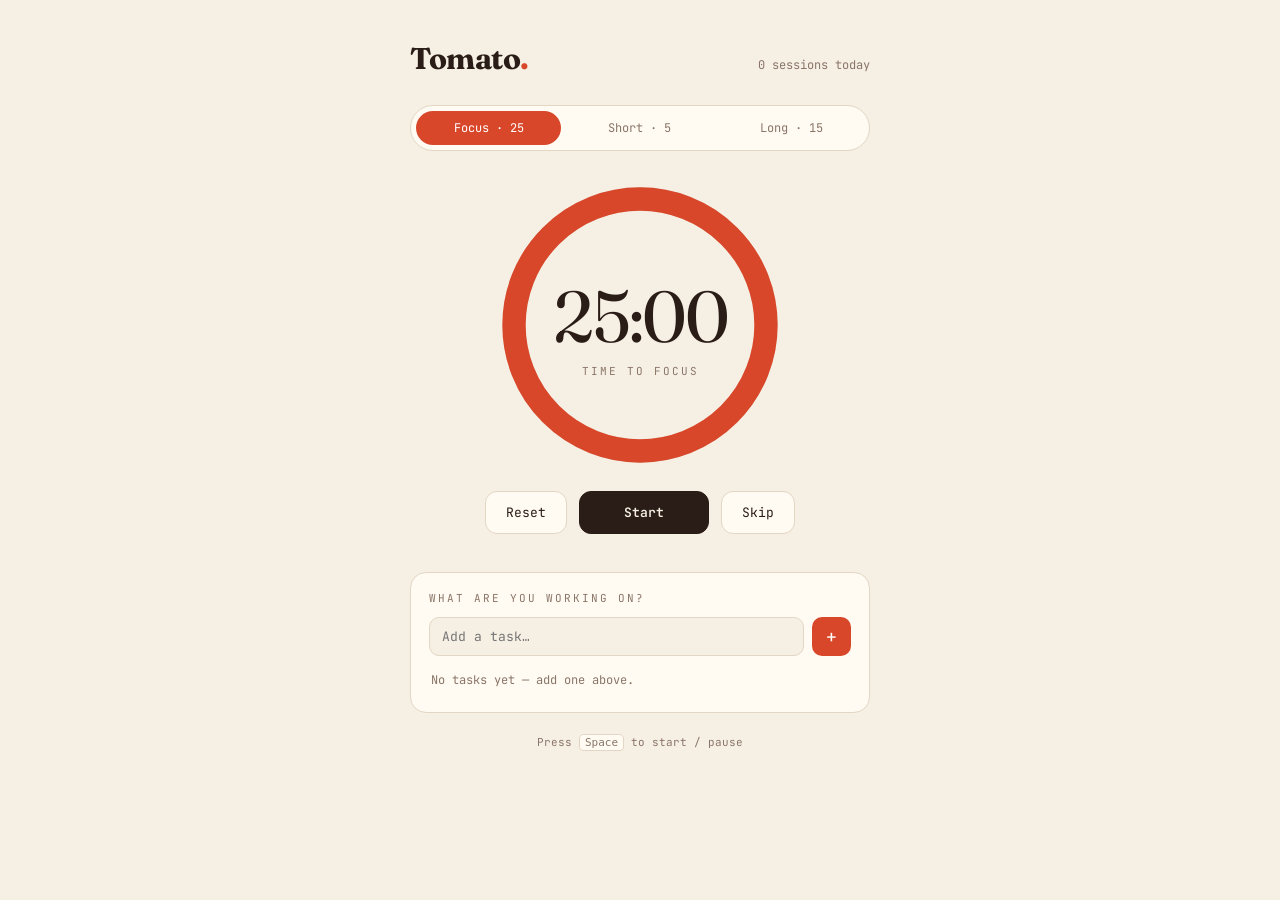
==== tomato/index.html @ bb01538a "Add files via upload" ====
<!DOCTYPE html>
<html lang="en">
<head>
<meta charset="UTF-8">
<meta name="viewport" content="width=device-width, initial-scale=1.0">
<title>Tomato — Focus Timer</title>
<link rel="preconnect" href="https://fonts.googleapis.com">
<link href="https://fonts.googleapis.com/css2?family=Fraunces:opsz,wght@9..144,400;9..144,700&family=JetBrains+Mono:wght@400;600&display=swap" rel="stylesheet">
<style>
  :root{
    --bg:#f6efe4; --ink:#2a1d17; --muted:#8a7668; --line:#e3d6c4;
    --accent:#d9472b; --card:#fffaf2;
  }
  body.short{ --accent:#2f8f6f; }
  body.long { --accent:#3a63c4; }
  *{box-sizing:border-box;margin:0;padding:0}
  body{
    font-family:'JetBrains Mono',monospace; background:var(--bg); color:var(--ink);
    min-height:100vh; display:flex; justify-content:center; padding:40px 18px;
    transition:background .4s;
  }
  .wrap{width:100%;max-width:460px}
  header{display:flex;justify-content:space-between;align-items:baseline;margin-bottom:28px}
  h1{font-family:'Fraunces',serif;font-size:30px;font-weight:700;letter-spacing:-.5px}
  h1 span{color:var(--accent);transition:color .4s}
  .count{font-size:12px;color:var(--muted)}
  .modes{display:flex;gap:6px;background:var(--card);border:1px solid var(--line);border-radius:999px;padding:5px}
  .modes button{
    flex:1;border:0;background:none;font:inherit;font-size:12px;padding:9px 0;border-radius:999px;
    color:var(--muted);cursor:pointer;transition:all .25s
  }
  .modes button.on{background:var(--accent);color:#fff}
  .dial{position:relative;width:280px;height:280px;margin:34px auto 26px}
  .dial svg{width:100%;height:100%;transform:rotate(-90deg)}
  .dial circle{fill:none;stroke-width:10}
  .track{stroke:var(--line)}
  .prog{stroke:var(--accent);stroke-linecap:round;transition:stroke-dashoffset .3s linear, stroke .4s}
  .time{
    position:absolute;inset:0;display:flex;flex-direction:column;align-items:center;justify-content:center;
  }
  .time b{font-family:'Fraunces',serif;font-size:72px;font-weight:400;letter-spacing:-2px;font-variant-numeric:tabular-nums}
  .time small{font-size:11px;color:var(--muted);text-transform:uppercase;letter-spacing:2px;margin-top:4px}
  .controls{display:flex;justify-content:center;gap:12px;margin-bottom:38px}
  .controls button{
    font:inherit;font-size:13px;border:1px solid var(--line);background:var(--card);color:var(--ink);
    padding:12px 20px;border-radius:12px;cursor:pointer;transition:transform .1s
  }
  .controls button:active{transform:scale(.96)}
  .controls .main{background:var(--ink);color:var(--bg);border-color:var(--ink);min-width:130px;font-weight:600}
  .panel{background:var(--card);border:1px solid var(--line);border-radius:16px;padding:18px}
  .panel h2{font-size:11px;text-transform:uppercase;letter-spacing:2px;color:var(--muted);margin-bottom:12px;font-weight:400}
  form{display:flex;gap:8px;margin-bottom:10px}
  form input{
    flex:1;font:inherit;font-size:13px;padding:10px 12px;border:1px solid var(--line);border-radius:10px;
    background:var(--bg);color:var(--ink);outline:none
  }
  form input:focus{border-color:var(--accent)}
  form button{font:inherit;border:0;background:var(--accent);color:#fff;border-radius:10px;padding:0 14px;cursor:pointer;font-size:18px}
  ul{list-style:none}
  li{display:flex;align-items:center;gap:10px;padding:9px 2px;border-bottom:1px dashed var(--line);font-size:13px}
  li:last-child{border-bottom:0}
  li input{accent-color:var(--accent);width:16px;height:16px;cursor:pointer}
  li span{flex:1;word-break:break-word}
  li.done span{text-decoration:line-through;color:var(--muted)}
  li .x{border:0;background:none;color:var(--muted);cursor:pointer;font-size:16px;opacity:.5}
  li .x:hover{opacity:1;color:var(--accent)}
  .empty{font-size:12px;color:var(--muted);padding:6px 2px}
  footer{text-align:center;font-size:11px;color:var(--muted);margin-top:22px}
  kbd{border:1px solid var(--line);border-radius:4px;padding:1px 5px;background:var(--card)}
</style>
</head>
<body>
<div class="wrap">
  <header>
    <h1>Tomato<span>.</span></h1>
    <div class="count" id="count">0 sessions today</div>
  </header>

  <div class="modes" id="modes">
    <button data-mode="focus" class="on">Focus · 25</button>
    <button data-mode="short">Short · 5</button>
    <button data-mode="long">Long · 15</button>
  </div>

  <div class="dial">
    <svg viewBox="0 0 120 120">
      <circle class="track" cx="60" cy="60" r="54"/>
      <circle class="prog" id="prog" cx="60" cy="60" r="54"/>
    </svg>
    <div class="time"><b id="clock">25:00</b><small id="label">Time to focus</small></div>
  </div>

  <div class="controls">
    <button id="reset">Reset</button>
    <button class="main" id="start">Start</button>
    <button id="skip">Skip</button>
  </div>

  <section class="panel">
    <h2>What are you working on?</h2>
    <form id="form">
      <input id="task" placeholder="Add a task…" maxlength="80" autocomplete="off">
      <button aria-label="Add task">+</button>
    </form>
    <ul id="list"></ul>
  </section>

  <footer>Press <kbd>Space</kbd> to start / pause</footer>
</div>

<script>
const MODES = {
  focus:{mins:25,label:'Time to focus'},
  short:{mins:5, label:'Take a breather'},
  long: {mins:15,label:'Long break — stretch!'}
};
const R = 54, C = 2*Math.PI*R;
const $ = id => document.getElementById(id);
const prog = $('prog'); prog.style.strokeDasharray = C;

let mode='focus', total=MODES.focus.mins*60, left=total, timer=null, sessions=0, audio=null;

const store = {
  get(k,d){try{return JSON.parse(localStorage.getItem(k))??d}catch{return d}},
  set(k,v){try{localStorage.setItem(k,JSON.stringify(v))}catch{}}
};

function render(){
  const m=String(Math.floor(left/60)).padStart(2,'0'), s=String(left%60).padStart(2,'0');
  $('clock').textContent=`${m}:${s}`;
  prog.style.strokeDashoffset = C*(1-left/total);
  document.title = timer ? `${m}:${s} · Tomato` : 'Tomato — Focus Timer';
  $('start').textContent = timer ? 'Pause' : (left<total ? 'Resume' : 'Start');
  $('count').textContent = `${sessions} session${sessions===1?'':'s'} today`;
}

function setMode(m){
  stop(); mode=m; total=left=MODES[m].mins*60;
  document.body.className = m==='focus'?'':m;
  $('label').textContent = MODES[m].label;
  document.querySelectorAll('#modes button').forEach(b=>b.classList.toggle('on',b.dataset.mode===m));
  render();
}

function chime(){
  if(!audio) return;
  [0,0.25,0.5].forEach((t,i)=>{
    const o=audio.createOscillator(), g=audio.createGain();
    o.frequency.value=[660,880,990][i]; o.connect(g); g.connect(audio.destination);
    const at=audio.currentTime+t;
    g.gain.setValueAtTime(.2,at); g.gain.exponentialRampToValueAtTime(.001,at+.4);
    o.start(at); o.stop(at+.4);
  });
}

function finish(){
  stop(); chime();
  if(mode==='focus'){
    sessions++; store.set('tomato-sessions',{day:new Date().toDateString(),n:sessions});
    setMode(sessions%4===0?'long':'short');
  } else setMode('focus');
}

function start(){
  try{ audio = audio || new (window.AudioContext||window.webkitAudioContext)(); audio.resume(); }catch{}
  const end = Date.now()+left*1000;
  timer = setInterval(()=>{
    left = Math.max(0, Math.round((end-Date.now())/1000));
    render(); if(left===0) finish();
  },250);
  render();
}
function stop(){ clearInterval(timer); timer=null; render(); }
function toggle(){ timer ? stop() : start(); }

$('start').onclick=toggle;
$('reset').onclick=()=>setMode(mode);
$('skip').onclick=finish;
$('modes').onclick=e=>{ if(e.target.dataset.mode) setMode(e.target.dataset.mode); };
document.addEventListener('keydown',e=>{
  if(e.code==='Space' && e.target.tagName!=='INPUT'){ e.preventDefault(); toggle(); }
});

// tasks
let tasks = store.get('tomato-tasks',[]);
function drawTasks(){
  const ul=$('list'); ul.innerHTML='';
  if(!tasks.length){ ul.innerHTML='<li class="empty">No tasks yet — add one above.</li>'; return; }
  tasks.forEach((t,i)=>{
    const li=document.createElement('li'); if(t.done) li.className='done';
    const cb=document.createElement('input'); cb.type='checkbox'; cb.checked=t.done;
    cb.onchange=()=>{ t.done=cb.checked; save(); };
    const sp=document.createElement('span'); sp.textContent=t.text;
    const x=document.createElement('button'); x.className='x'; x.textContent='×'; x.setAttribute('aria-label','Delete');
    x.onclick=()=>{ tasks.splice(i,1); save(); };
    li.append(cb,sp,x); ul.append(li);
  });
}
function save(){ store.set('tomato-tasks',tasks); drawTasks(); }
$('form').onsubmit=e=>{
  e.preventDefault(); const v=$('task').value.trim();
  if(v){ tasks.push({text:v,done:false}); $('task').value=''; save(); }
};

const saved = store.get('tomato-sessions',null);
if(saved && saved.day===new Date().toDateString()) sessions=saved.n;
drawTasks(); render();
</script>
</body>
</html>
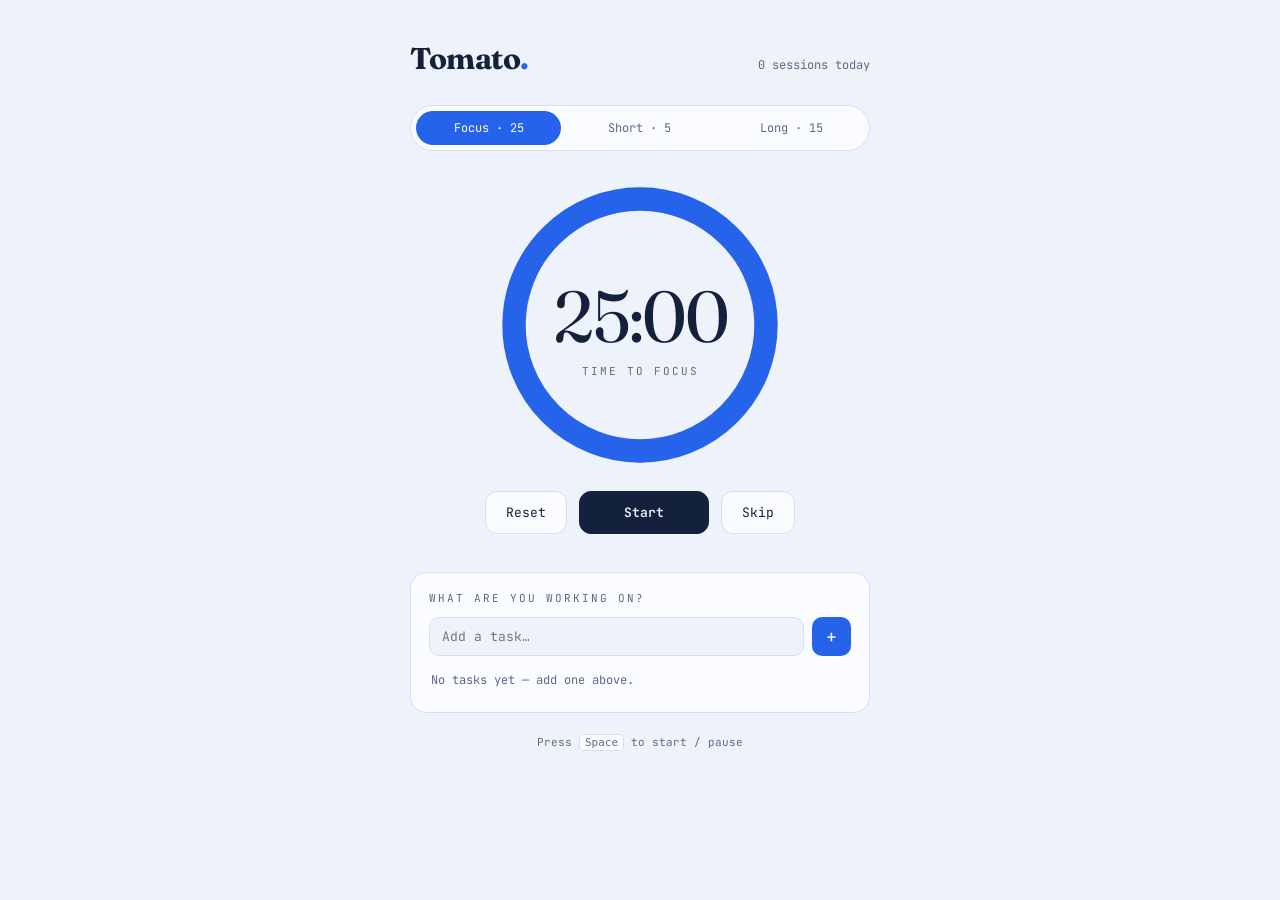
==== commit d992d482: "Add files via upload" ====
--- a/tomato/index.html
+++ b/tomato/index.html
@@ -8,11 +8,11 @@
 <link href="https://fonts.googleapis.com/css2?family=Fraunces:opsz,wght@9..144,400;9..144,700&family=JetBrains+Mono:wght@400;600&display=swap" rel="stylesheet">
 <style>
   :root{
-    --bg:#f6efe4; --ink:#2a1d17; --muted:#8a7668; --line:#e3d6c4;
-    --accent:#d9472b; --card:#fffaf2;
-  }
-  body.short{ --accent:#2f8f6f; }
-  body.long { --accent:#3a63c4; }
+    --bg:#eef3fb; --ink:#14213d; --muted:#5b6b86; --line:#d6e0f0;
+    --accent:#2563eb; --card:#fafcff;
+  }
+  body.short{ --accent:#0891b2; }
+  body.long { --accent:#4f46e5; }
   *{box-sizing:border-box;margin:0;padding:0}
   body{
     font-family:'JetBrains Mono',monospace; background:var(--bg); color:var(--ink);
